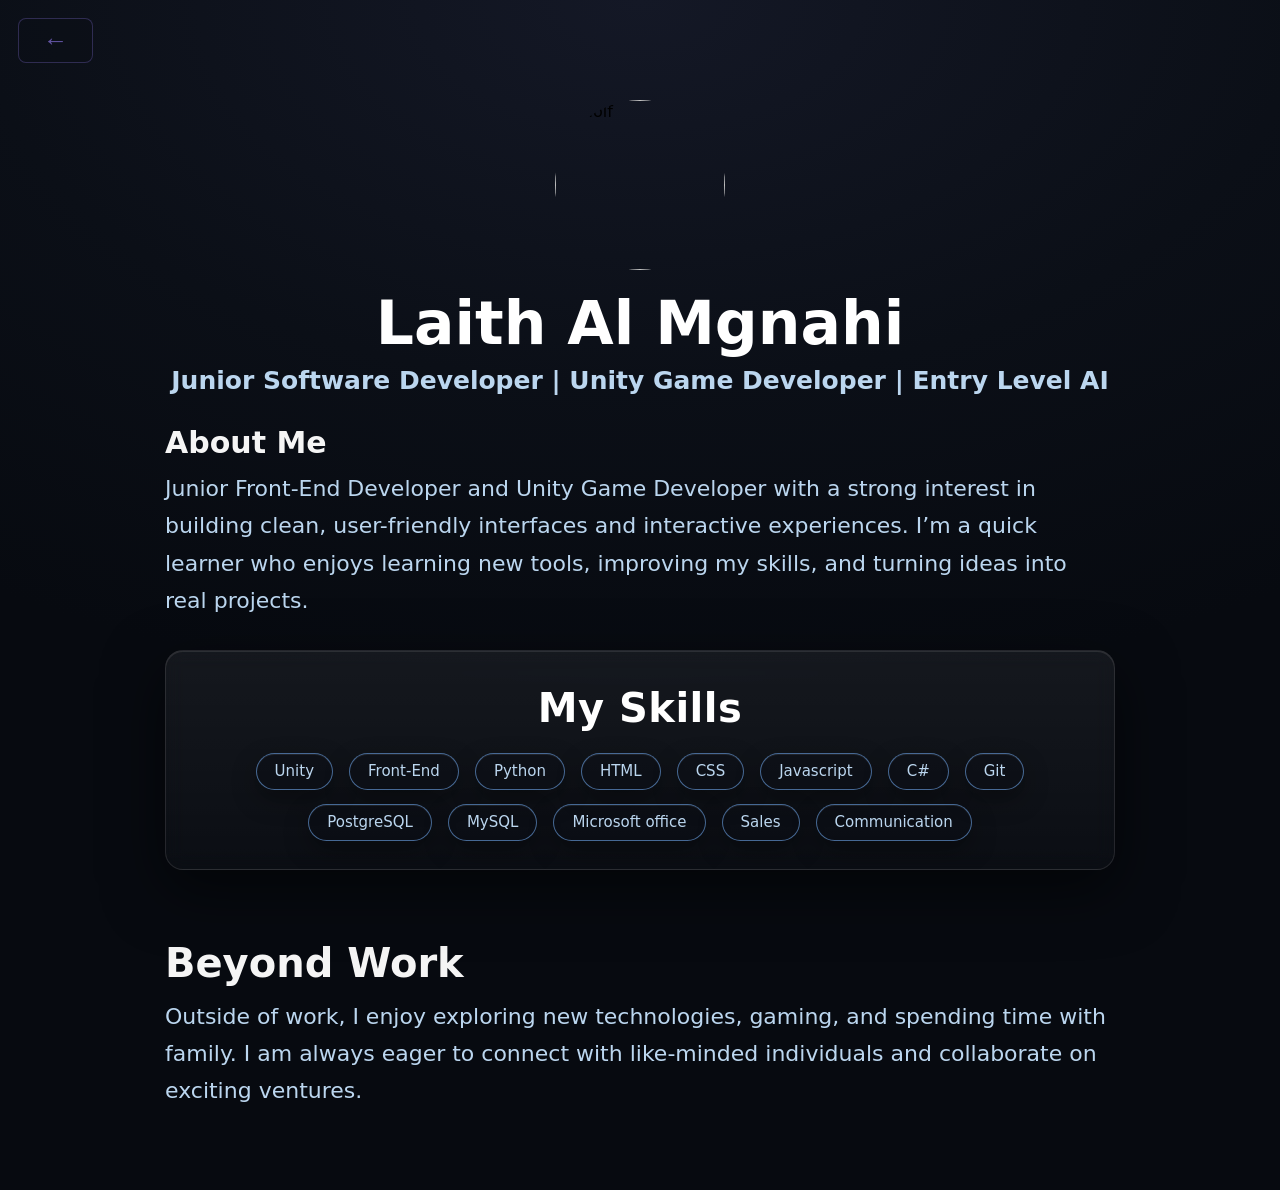
==== about.html @ e1b00cee "Add files via upload" ====
<html lang="en">
<head>
    <meta charset="UTF-8">
    <meta name="viewport" content="width=device-width, initial-scale=1.0">
    <title>About Me</title>
    <link rel="stylesheet" href="style.css">
</head>

<body>

    <a href="main.html">
    <button id="button4"> <span>&#8592;</span> </button>
    </a>

    <br>

    <img src="imgs/laith.jpg" alt="adolf" id="img1">

    <h1 id="h2">Laith Al Mgnahi</h1>

    <h5 id="h3">Junior Software Developer | Unity Game Developer | Entry Level AI</h5>

    <div class="myBox">

    <h3 id="h4">About Me</h3>
    
    <p id="p2">Junior Front-End Developer and Unity Game Developer with a strong interest in building clean, 
        user-friendly interfaces and interactive experiences. I’m a quick learner who enjoys learning new tools,
        improving my skills, and turning ideas into real projects.</p>

    </div>

    <div class="myBox2">
    <div class="skills-card">
    <h2 class="skills-title">My Skills</h2>

    <div class="skills-pills">

      <span class="pill">Unity</span>
      <span class="pill">Front-End</span>
      <span class="pill">Python</span>
      <span class="pill">HTML</span>
      <span class="pill">CSS</span>
      <span class="pill">Javascript</span>

      <span class="pill">C#</span>
      <span class="pill">Git</span>
      
      <span class="pill">PostgreSQL</span>
      <span class="pill">MySQL</span>
      <span class="pill">Microsoft office</span>

      <span class="pill">Sales</span>
      <span class="pill">Communication</span>

    </div>
  </div>

    <h1 id="Beyond">Beyond Work</h1>
    <p id="beyondp">Outside of work, I enjoy exploring new technologies, gaming, and spending time with family. 
    I am always eager to connect with like-minded individuals and collaborate on exciting ventures.</p>

</div>



</body>
</html>
---- style.css ----
/* =========================================================
   0) GLOBAL BASE (applies to ALL pages)
   - Fixes the "white background when scrolling above"
   - Makes sizing more predictable and mobile-friendly
========================================================= */

/* Include padding/borders in width calculations */
* { box-sizing: border-box; }

/* Fix white overscroll + apply background everywhere */
html, body {
  margin: 0;
  padding: 0;
  min-height: 100%;
  background: radial-gradient(1200px 700px at 50% 0%, #141826 0%, #0b0f17 55%, #070a10 100%);
  background-color: #070a10; /* fallback (also prevents white flashes) */
}

/* Prevent tiny horizontal scroll issues */
body {
  font-family: system-ui, Arial, sans-serif;
  overflow-x: hidden;

  /* Prevent margin-collapsing from first element (can reveal white) */
  padding-top: 1px;
}

/* A reusable centered container width */
.container {
  width: min(950px, 92%);
  margin: 0 auto;
}


/* =========================================================
   1) BACK BUTTON (button4) - used on About/Contact/Experience
   - Fixed position top-left (mobile friendly)
   - Purple highlight on hover
========================================================= */

#button4{
  position: fixed;
  top: 18px;
  left: 18px;

  width: 75px;
  height: 45px;

  font-size: 25px;
  color: rgba(155, 130, 255, 0.60);
  background: rgba(10, 14, 22, 0.12);
  border: 1px solid rgba(155, 130, 255, 0.25);
  border-radius: 8px;

  cursor: pointer;

  transition:
    transform .15s ease,
    background .15s ease,
    border-color .15s ease,
    color .15s ease,
    box-shadow .15s ease;
}

#button4:hover{
  color: rgba(230, 220, 255, 0.98);
  background: rgba(45, 35, 85, 0.35);
  border-color: rgba(155, 130, 255, 0.95);

  box-shadow:
    0 14px 32px rgba(0,0,0,0.35),
    inset 0 1px 0 rgba(255,255,255,0.10);

  transform: scale(1.04);
}


/* =========================================================
   2) MAIN PAGE (main.html)
   - Hero centered layout
   - Buttons responsive + hover scale + shadow
========================================================= */

.hero{
  min-height: 100vh;
  display: flex;
  flex-direction: column;
  align-items: center;
  justify-content: flex-start;

  padding-top: 90px;
  text-align: center;
  gap: 18px;
}

#h1{
  margin: 0;
  font-size: clamp(38px, 6vw, 72px);
  font-weight: 800;
  color: white;
  letter-spacing: 0.4px;
  text-shadow: 0 10px 30px rgba(0,0,0,0.55);
}

#p1{
  margin: 0;
  font-size: clamp(16px, 2.2vw, 20px);
  color: rgb(187, 214, 239);
  line-height: 1.6;
  max-width: 900px;
  padding: 0 12px; /* breathing room on small screens */
}

.btn-row{
  margin-top: 28px;
  display: flex;
  gap: 28px;
  justify-content: center;
  align-items: center;
  flex-wrap: wrap; /* wraps on mobile */
}

.main-btn{
  height: 70px;
  width: 190px;
  border-radius: 6px;
  font-size: 22px;

  border: none;
  box-shadow: 0 10px 24px rgba(0,0,0,0.35);

  cursor: pointer;
  transition: transform .15s ease, box-shadow .15s ease;
}

#button1{ background-color: rgb(86, 160, 234); }
#button2{ background-color: rgb(183, 102, 130); }
#button3{ background-color: rgb(86, 160, 234); }

.main-btn:hover{
  transform: scale(1.04);
  box-shadow: 0 16px 40px rgba(0,0,0,0.45);
}


/* =========================================================
   3) ABOUT PAGE (about.html)
   - Removes hard-coded margin-left/width (mobile friendly)
   - Centers image and content
========================================================= */

#img1{
  display: block;
  width: clamp(110px, 14vw, 170px);
  height: auto; /* fix: your old "10%px" was invalid */
  border-radius: 999px;

  margin: 80px auto 0;
}

#h2{
  margin: 18px 0 0;
  font-size: clamp(34px, 6vw, 60px);
  text-align: center;
  color: white;
}

#h3{
  margin: 8px 0 0;
  font-size: clamp(16px, 2.6vw, 25px);
  text-align: center;
  color: rgb(187, 214, 239);
  padding: 0 12px;
}

/* Wrappers for About content */
.myBox,
.myBox2{
  width: min(950px, 92%);
  margin: 30px auto 0;
}

#h4{
  font-size: 30px;
  color: whitesmoke;
  text-align: left;
  margin: 0 0 10px;
}

#p2{
  margin: 0;
  text-align: left;
  color: rgb(187, 214, 239);
  font-size: clamp(16px, 2.3vw, 22px);
  line-height: 1.7;
}


/* =========================================================
   4) SKILLS CARD (inside About page)
   - Glass card + pill layout
========================================================= */

.skills-card{
  padding: 34px 28px 28px;
  border-radius: 18px;

  background: linear-gradient(180deg, rgba(255,255,255,0.06), rgba(255,255,255,0.02));
  border: 1px solid rgba(255,255,255,0.10);

  box-shadow:
    0 20px 60px rgba(0,0,0,0.55),
    inset 0 1px 0 rgba(255,255,255,0.10);

  backdrop-filter: blur(10px);
  -webkit-backdrop-filter: blur(10px);
}

.skills-title{
  margin: 0 0 22px;
  text-align: center;
  font-size: clamp(28px, 4vw, 40px);
  font-weight: 800;
  letter-spacing: 0.5px;
  color: white;
}

.skills-pills{
  display: flex;
  flex-wrap: wrap;
  gap: 14px 16px;
  justify-content: center;
}

.pill{
  display: inline-flex;
  align-items: center;
  justify-content: center;

  padding: 10px 18px;
  border-radius: 999px;

  border: 1px solid rgba(120,180,255,0.55);
  background: rgba(10, 14, 22, 0.35);
  color: rgb(187, 214, 239);

  font-size: 15px;
  line-height: 1;
  user-select: none;
  cursor: default;

  box-shadow:
    0 10px 24px rgba(0,0,0,0.35),
    inset 0 1px 0 rgba(255,255,255,0.08);

  transition:
    transform .15s ease,
    background .15s ease,
    border-color .15s ease,
    box-shadow .15s ease;
}

.pill:hover{
  transform: translateY(-1px);
  background: rgba(20, 30, 48, 0.45);
  border-color: rgba(120,180,255,0.90);

  box-shadow:
    0 14px 32px rgba(0,0,0,0.45),
    inset 0 1px 0 rgba(255,255,255,0.10);
}

/* Beyond Work section */
#Beyond{
  font-size: clamp(26px, 4vw, 40px);
  color: whitesmoke;
  text-align: left;
  margin: 70px 0 12px;
}

#beyondp{
  margin: 0 0 80px;
  text-align: left;
  color: rgb(187, 214, 239);
  font-size: clamp(16px, 2.3vw, 22px);
  line-height: 1.7;
}


/* =========================================================
   5) CONTACT PAGE (contact.html)
   - Centered layout and responsive sizes
========================================================= */

.contact-wrap{
  width: min(950px, 92%);
  margin: 120px auto 80px;
  text-align: center;
}

.contact-title{
  font-size: clamp(38px, 6vw, 64px);
  color: white;
  margin: 20px 0 10px;
  font-weight: 800;
}

.contact-subtitle{
  color: rgb(187, 214, 239);
  font-size: clamp(16px, 2.2vw, 20px);
  margin: 0 0 40px;
  line-height: 1.6;
  padding: 0 12px;
}

.contact-link{
  color: rgb(120, 180, 255);
  text-decoration: none;
  font-weight: 700;
}
.contact-link:hover{
  text-decoration: underline;
}

.contact-form{
  width: min(900px, 100%);
  margin: 0 auto;
  display: flex;
  flex-direction: column;
  gap: 18px;
}

.contact-input,
.contact-textarea{
  background: rgba(10, 14, 22, 0.35);
  border: 1px solid rgba(255,255,255,0.18);
  color: white;

  padding: 18px 16px;
  border-radius: 6px;

  font-size: 18px;
  outline: none;

  box-shadow:
    inset 0 1px 0 rgba(255,255,255,0.05),
    0 10px 24px rgba(0,0,0,0.25);

  transition: border-color .15s ease, box-shadow .15s ease;
}

.contact-input::placeholder,
.contact-textarea::placeholder{
  color: rgba(187, 214, 239, 0.75);
}

.contact-input:focus,
.contact-textarea:focus{
  border-color: rgba(120, 180, 255, 0.85);
}

.contact-btn{
  background: rgb(140, 205, 255);
  border: none;
  border-radius: 6px;
  padding: 20px 16px;

  font-size: 18px;
  font-weight: 700;
  color: #0b1220;

  cursor: pointer;
  transition: transform .15s ease, opacity .15s ease;
}

.contact-btn:hover{
  transform: translateY(-1px);
}

.contact-btn:disabled{
  opacity: 0.6;
  cursor: not-allowed;
  transform: none;
}

/* Contact form status text */
.form-status{
  margin: 6px 0 0;
  font-size: 16px;
  line-height: 1.4;
  min-height: 22px;
  color: rgb(187, 214, 239);
}
.form-status--success{ color: rgba(140, 255, 190, 0.95); }
.form-status--error{ color: rgba(255, 140, 140, 0.95); }
.form-status--loading{ color: rgb(187, 214, 239); }


/* =========================================================
   6) EXPERIENCE PAGE (exp.html)
   - Matches your reference layout
========================================================= */

.exp-wrap{
  width: min(950px, 92%);
  margin: 90px auto 80px;
  color: white;
}

.exp-title{
  text-align: center;
  font-size: clamp(38px, 5vw, 54px);
  margin: 10px 0 14px;
  font-weight: 800;
  text-shadow: 0 10px 30px rgba(0,0,0,0.55);
}

.exp-divider{
  height: 1px;
  background: rgba(255,255,255,0.12);
  width: min(650px, 95%);
  margin: 0 auto 35px;
}

.job{
  margin: 0 0 34px;
}

.job-title{
  margin: 0 0 6px;
  font-size: 20px;
  font-weight: 800;
  color: rgb(220, 120, 170);
  letter-spacing: 0.2px;
}

.job-meta{
  margin: 0 0 14px;
  font-size: 14px;
  color: rgba(255,255,255,0.75);
}

.job-dates{
  color: rgba(255,255,255,0.65);
}

.job-list{
  margin: 0;
  padding-left: 18px;
  color: rgb(187, 214, 239);
  line-height: 1.65;
  font-size: 14px;
}
.job-list li{ margin-bottom: 8px; }

.section-title{
  text-align: center;
  font-size: 30px;
  margin: 40px 0 10px;
  font-weight: 800;
}

.section-divider{
  height: 1px;
  background: rgba(255,255,255,0.12);
  width: min(650px, 95%);
  margin: 0 auto 18px;
}

.simple-list{
  width: min(650px, 95%);
  margin: 0 auto;
  padding-left: 18px;
  color: rgb(120, 180, 255);
  line-height: 1.7;
  font-size: 14px;
}
.simple-list li{ margin-bottom: 8px; }


/* =========================================================
   7) MOBILE TWEAKS (<= 600px)
   - Bigger tap targets
   - Better spacing on phones
========================================================= */

@media (max-width: 600px){
  .hero{ padding-top: 70px; }
  .btn-row{ gap: 14px; }

  .main-btn{
    width: min(340px, 90vw);
    height: 62px;
    font-size: 18px;
  }

  .skills-card{ padding: 26px 18px 20px; }

  #button4{
    top: 14px;
    left: 14px;
  }
}
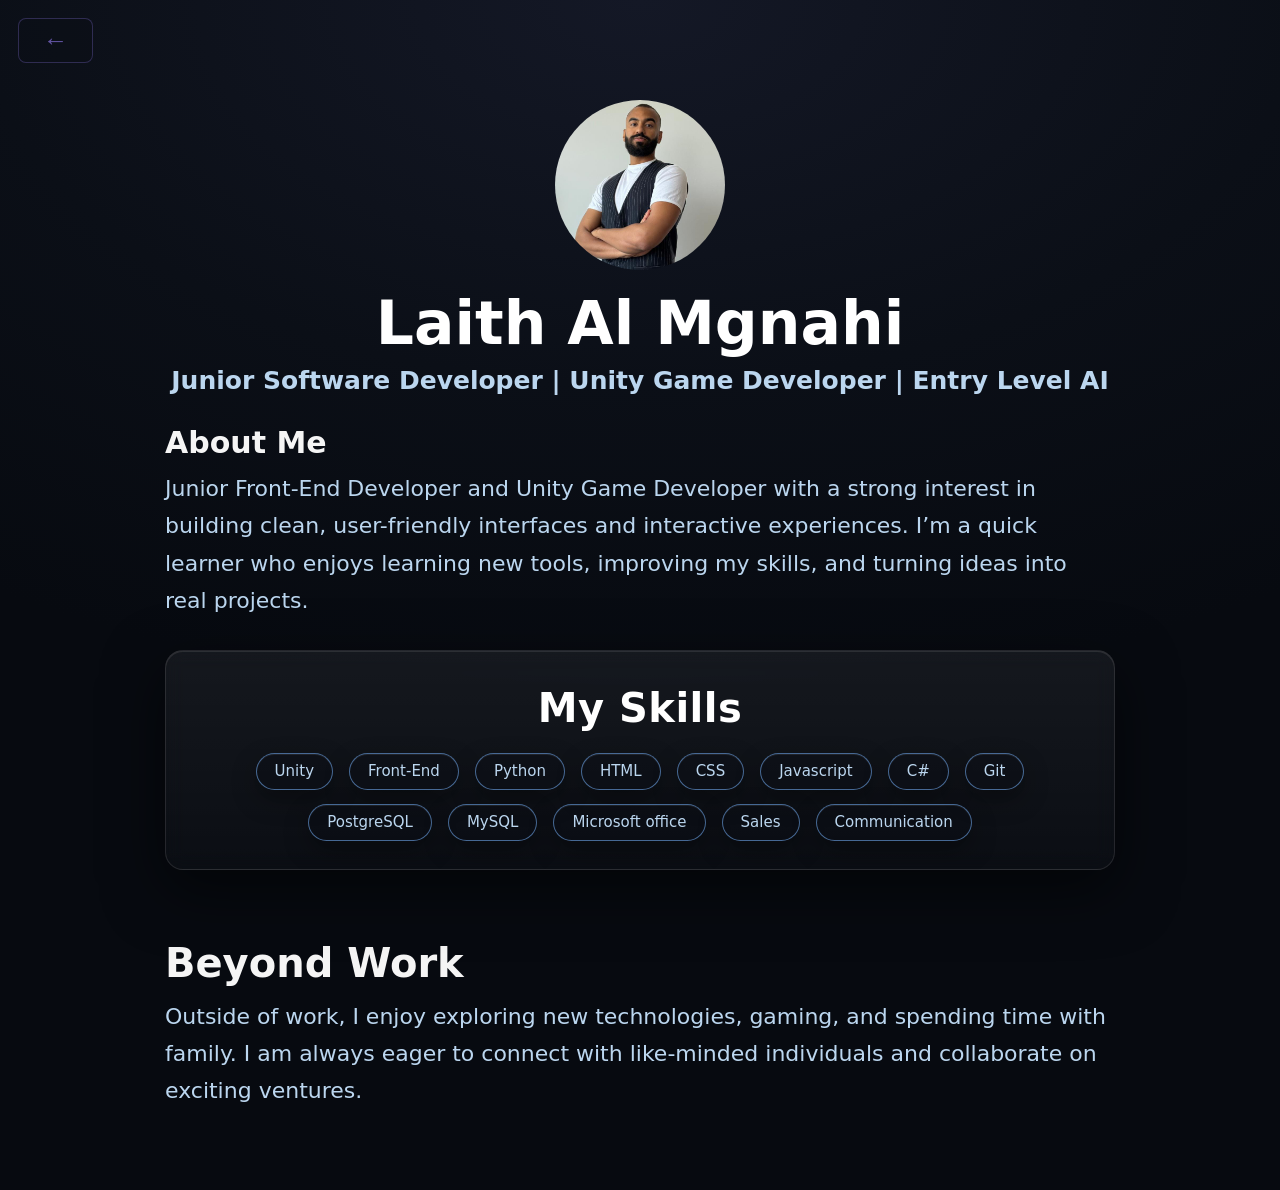
==== commit 254d521f: "Update about.html" ====
--- a/about.html
+++ b/about.html
@@ -8,7 +8,7 @@
 
 <body>
 
-    <a href="main.html">
+    <a href="index.html">
     <button id="button4"> <span>&#8592;</span> </button>
     </a>
 
@@ -65,4 +65,5 @@
 
 
 </body>
-</html>+
+</html>
--- a/style.css
+++ b/style.css
@@ -1,42 +1,25 @@
-/* =========================================================
-   0) GLOBAL BASE (applies to ALL pages)
-   - Fixes the "white background when scrolling above"
-   - Makes sizing more predictable and mobile-friendly
-========================================================= */
-
-/* Include padding/borders in width calculations */
+
 * { box-sizing: border-box; }
 
-/* Fix white overscroll + apply background everywhere */
 html, body {
   margin: 0;
   padding: 0;
   min-height: 100%;
   background: radial-gradient(1200px 700px at 50% 0%, #141826 0%, #0b0f17 55%, #070a10 100%);
-  background-color: #070a10; /* fallback (also prevents white flashes) */
-}
-
-/* Prevent tiny horizontal scroll issues */
+  background-color: #070a10;
+}
+
 body {
   font-family: system-ui, Arial, sans-serif;
   overflow-x: hidden;
 
-  /* Prevent margin-collapsing from first element (can reveal white) */
   padding-top: 1px;
 }
 
-/* A reusable centered container width */
 .container {
   width: min(950px, 92%);
   margin: 0 auto;
 }
-
-
-/* =========================================================
-   1) BACK BUTTON (button4) - used on About/Contact/Experience
-   - Fixed position top-left (mobile friendly)
-   - Purple highlight on hover
-========================================================= */
 
 #button4{
   position: fixed;
@@ -75,11 +58,7 @@
 }
 
 
-/* =========================================================
-   2) MAIN PAGE (main.html)
-   - Hero centered layout
-   - Buttons responsive + hover scale + shadow
-========================================================= */
+/* MAIN PAGE (main.html) */
 
 .hero{
   min-height: 100vh;
@@ -108,7 +87,7 @@
   color: rgb(187, 214, 239);
   line-height: 1.6;
   max-width: 900px;
-  padding: 0 12px; /* breathing room on small screens */
+  padding: 0 12px;
 }
 
 .btn-row{
@@ -117,7 +96,7 @@
   gap: 28px;
   justify-content: center;
   align-items: center;
-  flex-wrap: wrap; /* wraps on mobile */
+  flex-wrap: wrap;
 }
 
 .main-btn{
@@ -143,16 +122,12 @@
 }
 
 
-/* =========================================================
-   3) ABOUT PAGE (about.html)
-   - Removes hard-coded margin-left/width (mobile friendly)
-   - Centers image and content
-========================================================= */
+/* ABOUT PAGE (about.html) */
 
 #img1{
   display: block;
   width: clamp(110px, 14vw, 170px);
-  height: auto; /* fix: your old "10%px" was invalid */
+  height: auto;
   border-radius: 999px;
 
   margin: 80px auto 0;
@@ -173,7 +148,6 @@
   padding: 0 12px;
 }
 
-/* Wrappers for About content */
 .myBox,
 .myBox2{
   width: min(950px, 92%);
@@ -196,10 +170,7 @@
 }
 
 
-/* =========================================================
-   4) SKILLS CARD (inside About page)
-   - Glass card + pill layout
-========================================================= */
+/* SKILLS CARD */
 
 .skills-card{
   padding: 34px 28px 28px;
@@ -270,7 +241,6 @@
     inset 0 1px 0 rgba(255,255,255,0.10);
 }
 
-/* Beyond Work section */
 #Beyond{
   font-size: clamp(26px, 4vw, 40px);
   color: whitesmoke;
@@ -287,10 +257,7 @@
 }
 
 
-/* =========================================================
-   5) CONTACT PAGE (contact.html)
-   - Centered layout and responsive sizes
-========================================================= */
+/* CONTACT PAGE (contact.html) */
 
 .contact-wrap{
   width: min(950px, 92%);
@@ -383,7 +350,6 @@
   transform: none;
 }
 
-/* Contact form status text */
 .form-status{
   margin: 6px 0 0;
   font-size: 16px;
@@ -396,10 +362,7 @@
 .form-status--loading{ color: rgb(187, 214, 239); }
 
 
-/* =========================================================
-   6) EXPERIENCE PAGE (exp.html)
-   - Matches your reference layout
-========================================================= */
+/* EXPERIENCE PAGE (exp.html) */
 
 .exp-wrap{
   width: min(950px, 92%);
@@ -478,11 +441,7 @@
 .simple-list li{ margin-bottom: 8px; }
 
 
-/* =========================================================
-   7) MOBILE TWEAKS (<= 600px)
-   - Bigger tap targets
-   - Better spacing on phones
-========================================================= */
+/* MOBILE TWEAKS */
 
 @media (max-width: 600px){
   .hero{ padding-top: 70px; }
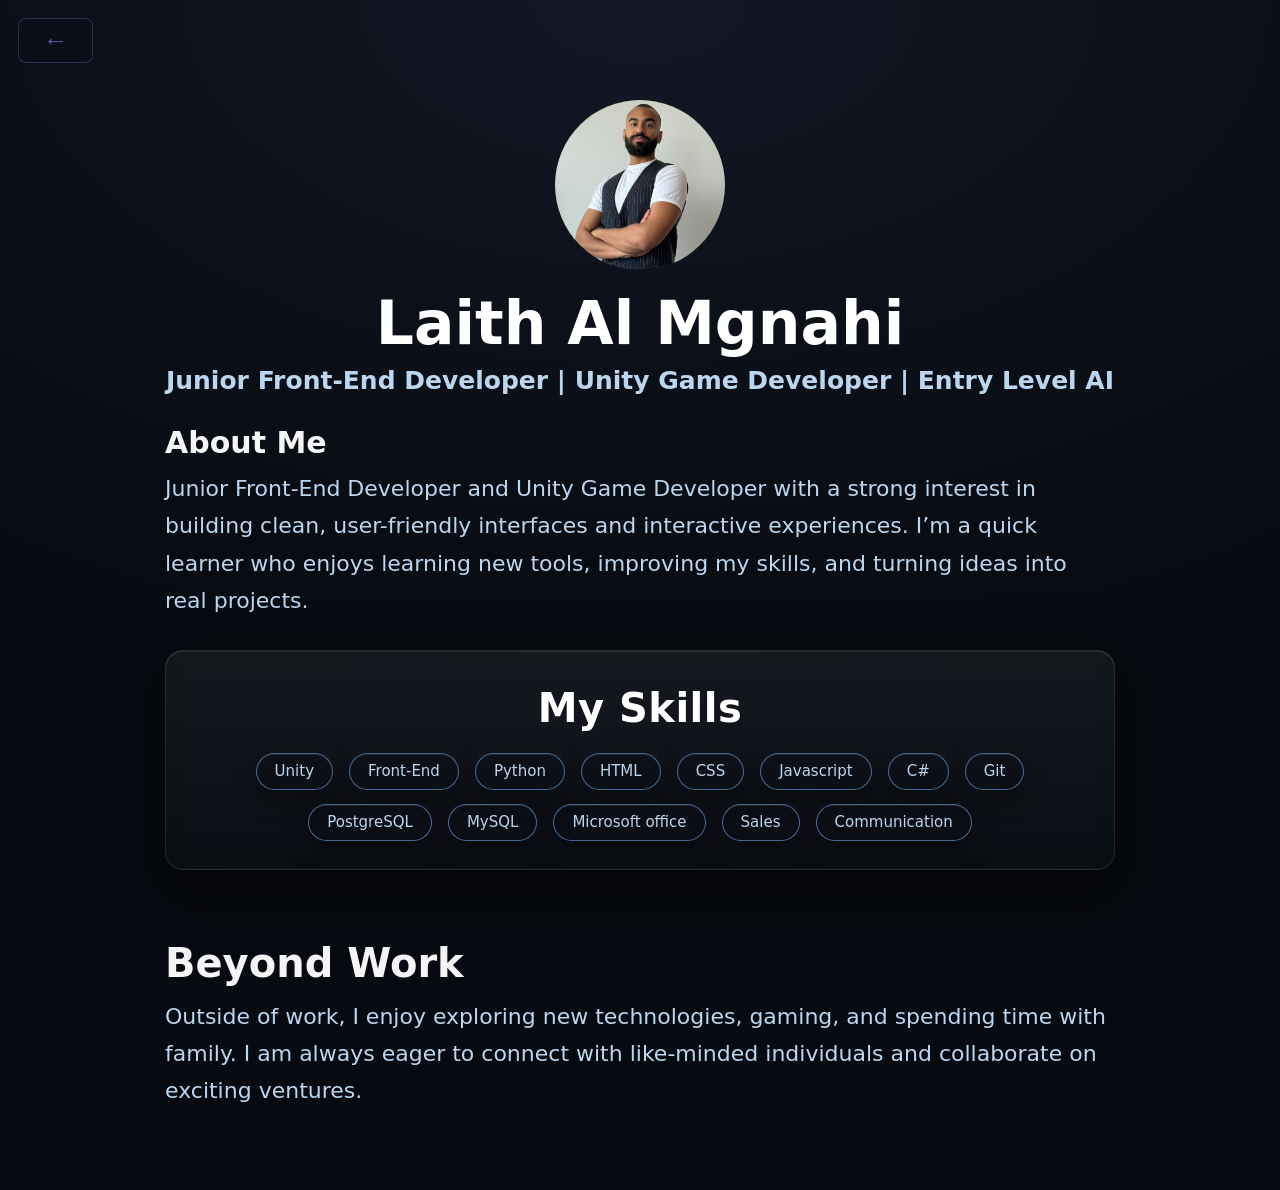
==== commit d12c2c3d: "Update about.html" ====
--- a/about.html
+++ b/about.html
@@ -18,7 +18,7 @@
 
     <h1 id="h2">Laith Al Mgnahi</h1>
 
-    <h5 id="h3">Junior Software Developer | Unity Game Developer | Entry Level AI</h5>
+    <h5 id="h3">Junior Front-End Developer | Unity Game Developer | Entry Level AI</h5>
 
     <div class="myBox">
 
@@ -67,3 +67,4 @@
 </body>
 
 </html>
+
